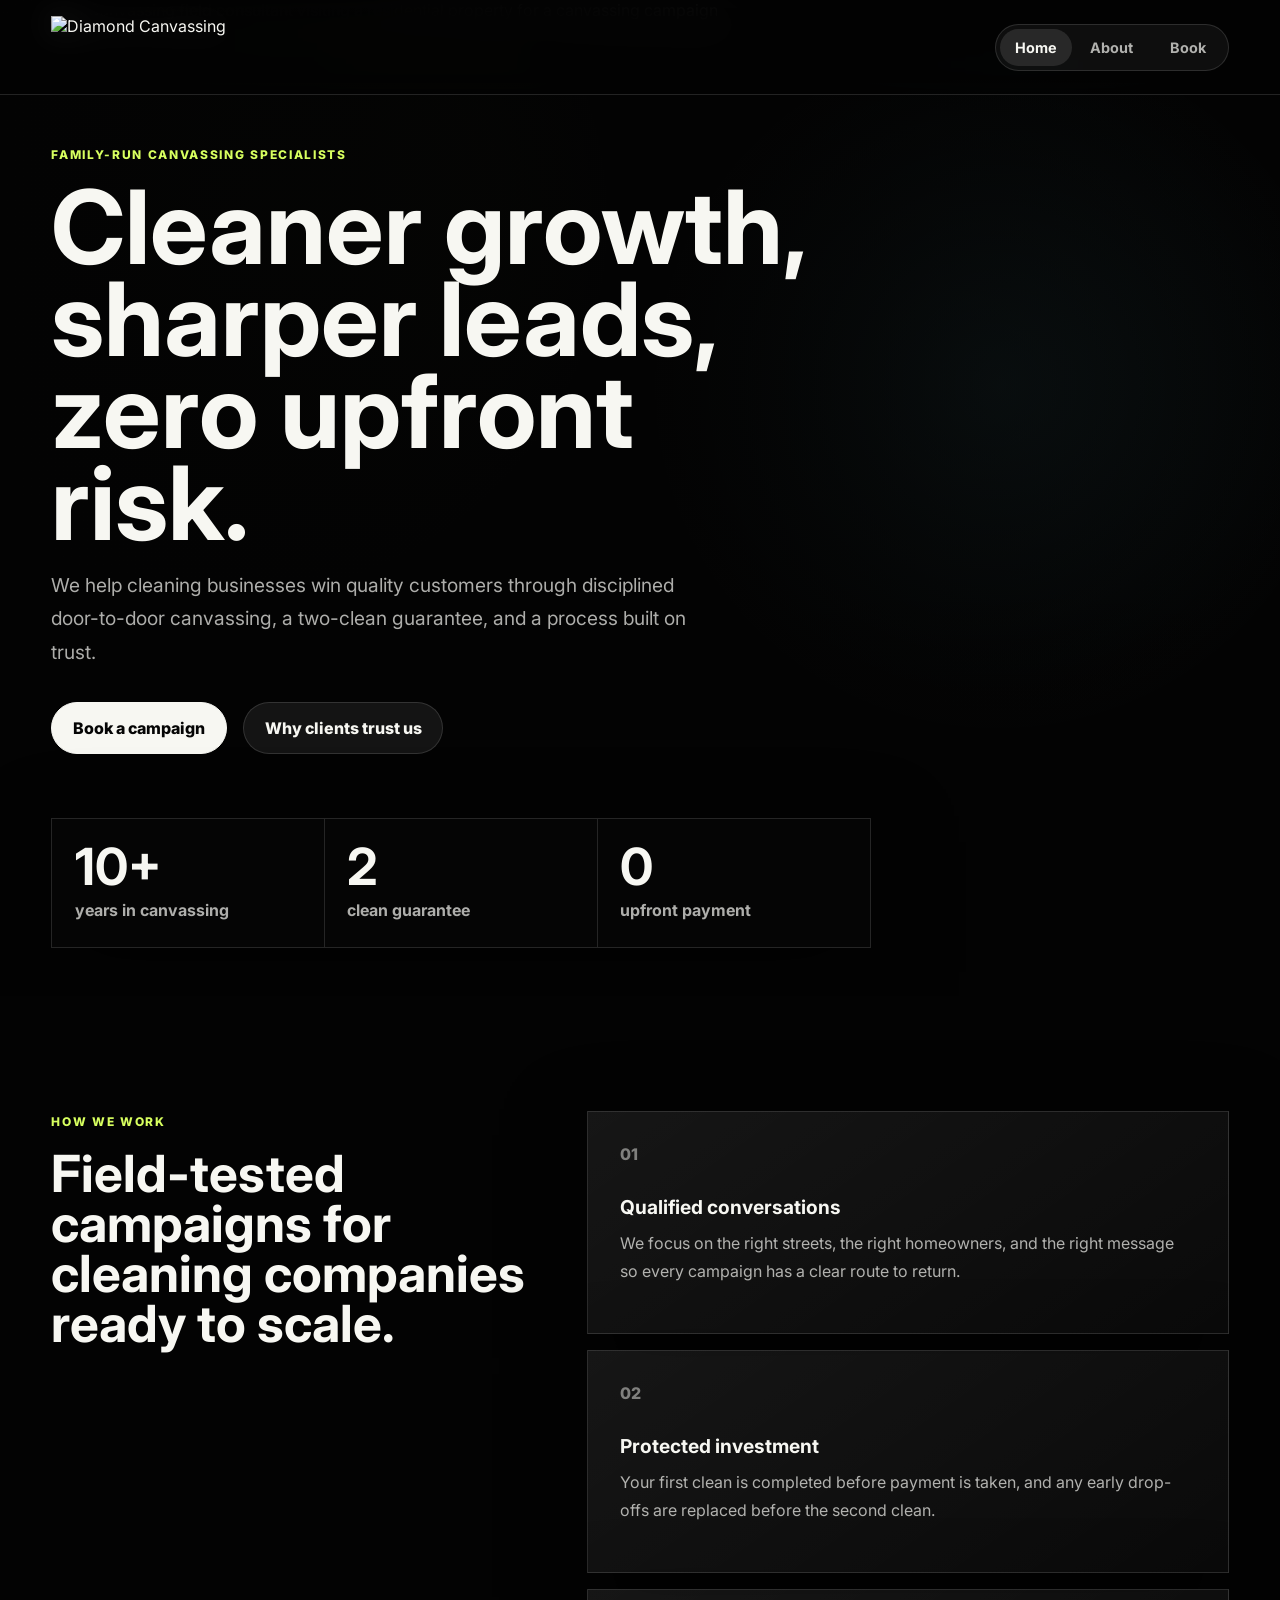
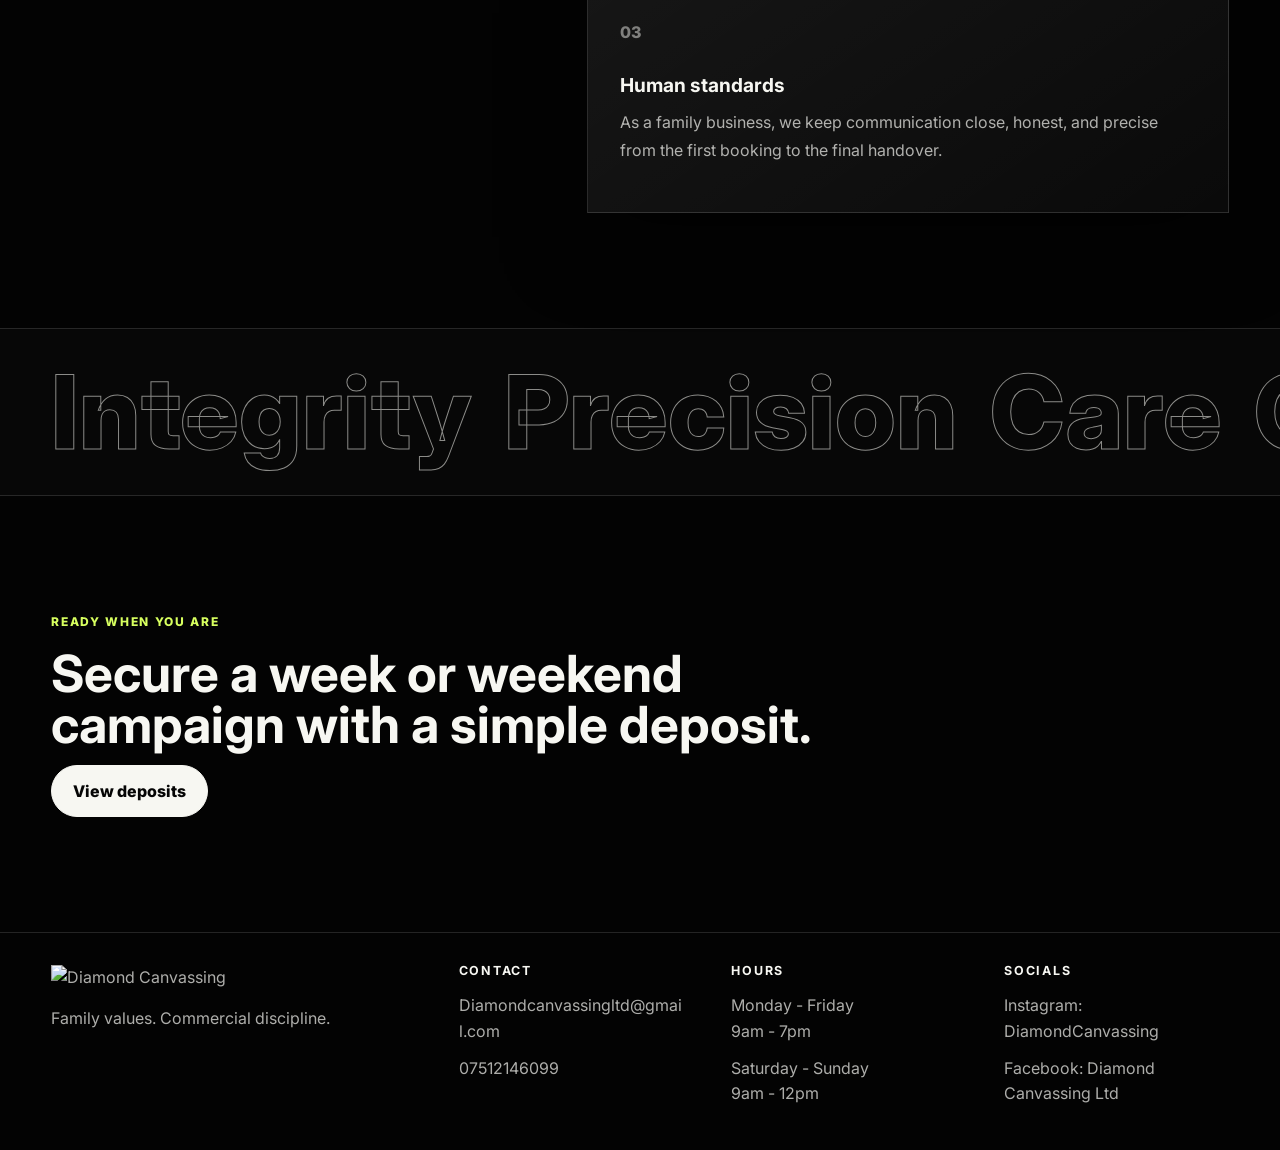
==== index.html @ 712c6662 "Add files via upload" ====
<!doctype html>
<html lang="en">
  <head>
    <meta charset="utf-8">
    <meta name="viewport" content="width=device-width, initial-scale=1">
    <title>Diamond Canvassing | Growth Canvassing That Protects Your Spend</title>
    <meta
      name="description"
      content="Diamond Canvassing is a family-run canvassing specialist with a two-clean guarantee, no upfront payment, and over a decade of proven field success."
    >
    <meta name="keywords" content="Diamond Canvassing, canvassing company, cleaning business canvassing, door to door canvassing, cleaning leads, window cleaning leads, canvassing services UK, family run canvassing">
    <meta name="author" content="Diamond Canvassing Ltd">
    <meta name="robots" content="index, follow, max-image-preview:large">
    <meta name="theme-color" content="#030303">
    <link rel="canonical" href="https://diamondcanvassing.co.uk/">
    <link rel="icon" type="image/jpeg" href="assets/favicon.jpg">
    <link rel="apple-touch-icon" href="assets/favicon.jpg">
    <link rel="manifest" href="site.webmanifest">
    <meta property="og:type" content="website">
    <meta property="og:site_name" content="Diamond Canvassing">
    <meta property="og:title" content="Diamond Canvassing | Cleaning Business Canvassing">
    <meta property="og:description" content="Family-run canvassing specialists helping cleaning businesses win quality customers with no upfront payment and a two-clean guarantee.">
    <meta property="og:url" content="https://diamondcanvassing.co.uk/">
    <meta property="og:image" content="https://diamondcanvassing.co.uk/assets/diamond-canvassing-logo.jpg">
    <meta property="og:image:alt" content="Diamond Canvassing logo">
    <meta name="twitter:card" content="summary_large_image">
    <meta name="twitter:title" content="Diamond Canvassing | Growth Canvassing That Protects Your Spend">
    <meta name="twitter:description" content="Field-tested canvassing for cleaning businesses, backed by a two-clean guarantee and no upfront payment.">
    <meta name="twitter:image" content="https://diamondcanvassing.co.uk/assets/diamond-canvassing-logo.jpg">
    <link rel="preconnect" href="https://fonts.googleapis.com">
    <link rel="preconnect" href="https://fonts.gstatic.com" crossorigin>
    <link href="https://fonts.googleapis.com/css2?family=Inter:wght@400;500;600;700;800&display=swap" rel="stylesheet">
    <script>document.documentElement.classList.add("js-enabled");</script>
    <link rel="stylesheet" href="styles.css">
    <script type="application/ld+json">
      {
        "@context": "https://schema.org",
        "@type": "LocalBusiness",
        "@id": "https://diamondcanvassing.co.uk/#business",
        "name": "Diamond Canvassing Ltd",
        "url": "https://diamondcanvassing.co.uk/",
        "logo": "https://diamondcanvassing.co.uk/assets/diamond-canvassing-logo.jpg",
        "image": "https://diamondcanvassing.co.uk/assets/hero-canvassing.png",
        "email": "Diamondcanvassingltd@gmail.com",
        "telephone": "+447512146099",
        "description": "Family-run canvassing specialists helping cleaning businesses win quality customers with no upfront payment and a two-clean guarantee.",
        "sameAs": [
          "https://www.instagram.com/DiamondCanvassing",
          "https://www.facebook.com/DiamondCanvassingLtd"
        ],
        "openingHoursSpecification": [
          {
            "@type": "OpeningHoursSpecification",
            "dayOfWeek": ["Monday", "Tuesday", "Wednesday", "Thursday", "Friday"],
            "opens": "09:00",
            "closes": "19:00"
          },
          {
            "@type": "OpeningHoursSpecification",
            "dayOfWeek": ["Saturday", "Sunday"],
            "opens": "09:00",
            "closes": "12:00"
          }
        ],
        "areaServed": "United Kingdom",
        "priceRange": "£150-£200"
      }
    </script>
  </head>
  <body>
    <header class="site-header">
      <a class="brand" href="index.html" aria-label="Diamond Canvassing home">
        <img class="brand-logo" src="assets/diamond-canvassing-logo.jpg" alt="Diamond Canvassing">
      </a>
      <nav class="nav" aria-label="Primary navigation">
        <a class="is-active" href="index.html">Home</a>
        <a href="about.html">About</a>
        <a href="book.html">Book</a>
      </nav>
    </header>

    <main>
      <section class="hero">
        <div class="hero-media" aria-hidden="true">
          <img src="assets/hero-canvassing.png" alt="Diamond Canvassing field consultant visiting a residential property for a canvassing campaign">
        </div>
        <div class="hero-overlay"></div>
        <div class="hero-content reveal">
          <p class="eyebrow">Family-run canvassing specialists</p>
          <h1>Cleaner growth, sharper leads, zero upfront risk.</h1>
          <p class="hero-copy">
            We help cleaning businesses win quality customers through disciplined door-to-door canvassing, a two-clean guarantee, and a process built on trust.
          </p>
          <div class="hero-actions">
            <a class="button primary" href="book.html#booking-form">Book a campaign</a>
            <a class="button ghost" href="about.html">Why clients trust us</a>
          </div>
        </div>
        <div class="hero-stats reveal" data-delay="120">
          <div>
            <strong>10+</strong>
            <span>years in canvassing</span>
          </div>
          <div>
            <strong>2</strong>
            <span>clean guarantee</span>
          </div>
          <div>
            <strong>0</strong>
            <span>upfront payment</span>
          </div>
        </div>
      </section>

      <section class="section split">
        <div class="section-copy reveal">
          <p class="eyebrow">How we work</p>
          <h2>Field-tested campaigns for cleaning companies ready to scale.</h2>
        </div>
        <div class="feature-grid">
          <article class="feature-card reveal" data-delay="60">
            <span class="feature-number">01</span>
            <h3>Qualified conversations</h3>
            <p>We focus on the right streets, the right homeowners, and the right message so every campaign has a clear route to return.</p>
          </article>
          <article class="feature-card reveal" data-delay="120">
            <span class="feature-number">02</span>
            <h3>Protected investment</h3>
            <p>Your first clean is completed before payment is taken, and any early drop-offs are replaced before the second clean.</p>
          </article>
          <article class="feature-card reveal" data-delay="180">
            <span class="feature-number">03</span>
            <h3>Human standards</h3>
            <p>As a family business, we keep communication close, honest, and precise from the first booking to the final handover.</p>
          </article>
        </div>
      </section>

      <section class="section band">
        <div class="marquee" aria-label="Company values">
          <span>Integrity</span>
          <span>Precision</span>
          <span>Care</span>
          <span>Growth</span>
          <span>Consistency</span>
          <span>Integrity</span>
          <span>Precision</span>
          <span>Care</span>
          <span>Growth</span>
          <span>Consistency</span>
        </div>
      </section>

      <section class="section cta reveal">
        <p class="eyebrow">Ready when you are</p>
        <h2>Secure a week or weekend campaign with a simple deposit.</h2>
        <a class="button primary" href="book.html#booking-form">View deposits</a>
      </section>
    </main>

    <footer class="footer">
      <div class="footer-brand">
        <a href="index.html" aria-label="Diamond Canvassing home">
          <img src="assets/diamond-canvassing-logo.jpg" alt="Diamond Canvassing">
        </a>
        <p>Family values. Commercial discipline.</p>
      </div>
      <div>
        <h2>Contact</h2>
        <a href="mailto:Diamondcanvassingltd@gmail.com">Diamondcanvassingltd@gmail.com</a>
        <a href="tel:+447512146099">07512146099</a>
      </div>
      <div>
        <h2>Hours</h2>
        <p>Monday - Friday<br>9am - 7pm</p>
        <p>Saturday - Sunday<br>9am - 12pm</p>
      </div>
      <div>
        <h2>Socials</h2>
        <a href="https://www.instagram.com/DiamondCanvassing" target="_blank" rel="noreferrer">Instagram: DiamondCanvassing</a>
        <a href="https://www.facebook.com/DiamondCanvassingLtd" target="_blank" rel="noreferrer">Facebook: Diamond Canvassing Ltd</a>
      </div>
    </footer>

    <script src="script.js"></script>
  </body>
</html>
---- styles.css ----
:root {
  color-scheme: dark;
  --bg: #030303;
  --panel: #0b0b0b;
  --panel-soft: #111;
  --line: rgba(255, 255, 255, 0.13);
  --text: #f7f7f2;
  --muted: rgba(247, 247, 242, 0.7);
  --dim: rgba(247, 247, 242, 0.48);
  --accent: #d7ff5f;
  --accent-2: #7de8ff;
  --shadow: rgba(0, 0, 0, 0.55);
  font-family: Inter, ui-sans-serif, system-ui, -apple-system, BlinkMacSystemFont, "Segoe UI", sans-serif;
}

* {
  box-sizing: border-box;
}

html {
  background: var(--bg);
  scroll-behavior: smooth;
}

body {
  min-width: 320px;
  margin: 0;
  color: var(--text);
  background:
    radial-gradient(circle at 18% 8%, rgba(215, 255, 95, 0.1), transparent 24rem),
    radial-gradient(circle at 78% 14%, rgba(125, 232, 255, 0.08), transparent 22rem),
    var(--bg);
}

body::before {
  position: fixed;
  inset: 0;
  z-index: -1;
  pointer-events: none;
  content: "";
  background-image:
    linear-gradient(rgba(255, 255, 255, 0.035) 1px, transparent 1px),
    linear-gradient(90deg, rgba(255, 255, 255, 0.035) 1px, transparent 1px);
  background-size: 68px 68px;
  mask-image: linear-gradient(to bottom, rgba(0, 0, 0, 0.8), transparent 78%);
}

a {
  color: inherit;
  text-decoration: none;
}

img {
  display: block;
  max-width: 100%;
}

.site-header {
  position: fixed;
  top: 0;
  left: 0;
  right: 0;
  z-index: 20;
  display: flex;
  align-items: center;
  justify-content: space-between;
  gap: 1rem;
  padding: 1rem clamp(1rem, 4vw, 3.5rem);
  background: rgba(3, 3, 3, 0.72);
  border-bottom: 1px solid var(--line);
  backdrop-filter: blur(18px);
}

.brand {
  display: inline-flex;
  align-items: center;
  flex: 0 0 auto;
}

.brand-logo {
  width: clamp(8.6rem, 15vw, 12.5rem);
  height: 3.9rem;
  object-fit: contain;
  object-position: left center;
  filter: drop-shadow(0 0 18px rgba(255, 255, 255, 0.16));
}

.nav {
  display: flex;
  align-items: center;
  gap: 0.25rem;
  padding: 0.25rem;
  color: var(--muted);
  background: rgba(255, 255, 255, 0.05);
  border: 1px solid var(--line);
  border-radius: 999px;
}

.nav a {
  min-width: 4.5rem;
  padding: 0.62rem 0.9rem;
  border-radius: 999px;
  text-align: center;
  font-size: 0.9rem;
  font-weight: 700;
  transition: color 180ms ease, background 180ms ease;
}

.nav a:hover,
.nav .is-active {
  color: var(--text);
  background: rgba(255, 255, 255, 0.11);
}

.hero {
  position: relative;
  display: grid;
  min-height: 92vh;
  overflow: hidden;
  padding: 9rem clamp(1rem, 4vw, 3.5rem) 3rem;
}

.hero-media,
.hero-overlay {
  position: absolute;
  inset: 0;
}

.hero-media img {
  width: 100%;
  height: 100%;
  object-fit: cover;
  opacity: 0.62;
  animation: slowZoom 18s ease-in-out infinite alternate;
}

.hero-overlay {
  background:
    linear-gradient(90deg, #030303 0%, rgba(3, 3, 3, 0.94) 28%, rgba(3, 3, 3, 0.64) 58%, rgba(3, 3, 3, 0.22) 100%),
    linear-gradient(0deg, #030303 0%, rgba(3, 3, 3, 0) 42%);
}

.hero-content {
  position: relative;
  z-index: 2;
  align-self: center;
  max-width: 780px;
}

.eyebrow {
  margin: 0 0 1rem;
  color: var(--accent);
  font-size: 0.75rem;
  font-weight: 800;
  letter-spacing: 0.14em;
  text-transform: uppercase;
}

h1,
h2,
h3,
p {
  margin-top: 0;
}

h1 {
  max-width: 12ch;
  margin-bottom: 1.2rem;
  font-size: clamp(3.4rem, 8vw, 7.6rem);
  line-height: 0.9;
  letter-spacing: 0;
}

h2 {
  margin-bottom: 1rem;
  font-size: clamp(2rem, 4vw, 4.2rem);
  line-height: 0.98;
  letter-spacing: 0;
}

h3 {
  margin-bottom: 0.7rem;
  font-size: 1.2rem;
  line-height: 1.15;
}

p {
  color: var(--muted);
  line-height: 1.75;
}

.hero-copy {
  max-width: 650px;
  margin-bottom: 2rem;
  font-size: clamp(1.05rem, 1.5vw, 1.3rem);
}

.hero-actions,
.price-card,
.footer,
.assurance,
.split {
  display: flex;
  gap: 1rem;
}

.button {
  display: inline-flex;
  align-items: center;
  justify-content: center;
  min-height: 3.25rem;
  padding: 0 1.3rem;
  border: 1px solid var(--line);
  border-radius: 999px;
  font-weight: 800;
  transition: transform 180ms ease, border-color 180ms ease, background 180ms ease;
}

.button:hover {
  transform: translateY(-2px);
}

.button.primary {
  color: #050505;
  background: var(--text);
  border-color: var(--text);
}

.button.ghost {
  color: var(--text);
  background: rgba(255, 255, 255, 0.07);
}

.hero-stats {
  position: relative;
  z-index: 2;
  align-self: end;
  display: grid;
  grid-template-columns: repeat(3, minmax(0, 1fr));
  max-width: 820px;
  margin-top: 4rem;
  border: 1px solid var(--line);
  background: rgba(8, 8, 8, 0.68);
  box-shadow: 0 24px 80px var(--shadow);
  backdrop-filter: blur(18px);
}

.hero-stats div {
  min-height: 8rem;
  padding: 1.4rem;
  border-right: 1px solid var(--line);
}

.hero-stats div:last-child {
  border-right: 0;
}

.hero-stats strong {
  display: block;
  margin-bottom: 0.5rem;
  font-size: clamp(2rem, 4vw, 4rem);
  line-height: 1;
}

.hero-stats span {
  color: var(--muted);
  font-weight: 700;
}

.section {
  padding: clamp(4rem, 9vw, 8rem) clamp(1rem, 4vw, 3.5rem);
}

.split {
  align-items: flex-start;
  justify-content: space-between;
}

.section-copy {
  position: sticky;
  top: 7rem;
  max-width: 520px;
}

.feature-grid,
.story-grid,
.pricing-grid,
.contact-section {
  display: grid;
  gap: 1rem;
}

.feature-grid {
  width: min(100%, 720px);
}

.feature-card,
.story-panel,
.price-card,
.assurance,
.contact-form {
  border: 1px solid var(--line);
  background: linear-gradient(145deg, rgba(255, 255, 255, 0.08), rgba(255, 255, 255, 0.03));
  box-shadow: 0 24px 80px var(--shadow);
}

.feature-card,
.story-panel {
  padding: clamp(1.25rem, 3vw, 2rem);
  min-height: 13rem;
  transition: transform 220ms ease, border-color 220ms ease;
}

.story-panel h2,
.price-card h2,
.assurance h2 {
  font-size: clamp(1.75rem, 3vw, 2.8rem);
  line-height: 1.05;
}

.feature-card:hover,
.story-panel:hover,
.price-card:hover {
  transform: translateY(-4px);
  border-color: rgba(215, 255, 95, 0.38);
}

.feature-number {
  display: block;
  margin-bottom: 2rem;
  color: var(--dim);
  font-weight: 800;
}

.band {
  padding-block: 2rem;
  overflow: hidden;
  border-block: 1px solid var(--line);
  background: #070707;
}

.marquee {
  display: flex;
  width: max-content;
  gap: 2rem;
  animation: marquee 22s linear infinite;
}

.marquee span {
  color: transparent;
  -webkit-text-stroke: 1px rgba(247, 247, 242, 0.55);
  font-size: clamp(2.6rem, 8vw, 7rem);
  font-weight: 800;
  line-height: 1;
}

.cta {
  max-width: 1000px;
}

.cta h2 {
  max-width: 800px;
}

.page-hero {
  padding: 10rem clamp(1rem, 4vw, 3.5rem) 4rem;
  border-bottom: 1px solid var(--line);
  background:
    linear-gradient(145deg, rgba(215, 255, 95, 0.12), transparent 34%),
    linear-gradient(315deg, rgba(125, 232, 255, 0.1), transparent 32%);
}

.page-hero h1 {
  max-width: 980px;
  font-size: clamp(3rem, 7vw, 6.8rem);
}

.page-hero p:not(.eyebrow) {
  max-width: 720px;
  font-size: 1.1rem;
}

.story-grid {
  grid-template-columns: repeat(3, minmax(0, 1fr));
}

.story-panel {
  min-height: 32rem;
}

.pricing-grid {
  grid-template-columns: repeat(2, minmax(0, 1fr));
}

.price-card {
  min-height: 28rem;
  flex-direction: column;
  justify-content: space-between;
  padding: clamp(1.4rem, 3vw, 2.5rem);
  transition: transform 220ms ease, border-color 220ms ease;
}

.price-card.featured {
  background:
    linear-gradient(145deg, rgba(215, 255, 95, 0.17), rgba(255, 255, 255, 0.04)),
    var(--panel-soft);
}

.price {
  margin: 2rem 0 0;
  color: var(--text);
  font-size: clamp(3rem, 7vw, 6rem);
  font-weight: 800;
  line-height: 1;
}

.assurance {
  align-items: flex-start;
  justify-content: space-between;
  padding: clamp(1.4rem, 3vw, 2.5rem);
}

.assurance div,
.assurance p {
  flex: 1;
}

.contact-section {
  grid-template-columns: minmax(18rem, 0.8fr) minmax(0, 1.2fr);
  align-items: start;
}

.contact-form {
  display: grid;
  gap: 1rem;
  padding: clamp(1.25rem, 3vw, 2rem);
}

.form-grid {
  display: grid;
  grid-template-columns: repeat(2, minmax(0, 1fr));
  gap: 1rem;
}

.contact-form label {
  display: grid;
  gap: 0.55rem;
}

.contact-form span {
  color: var(--muted);
  font-size: 0.82rem;
  font-weight: 800;
}

.contact-form input,
.contact-form select,
.contact-form textarea {
  width: 100%;
  min-height: 3.2rem;
  padding: 0.9rem 1rem;
  color: var(--text);
  background: rgba(0, 0, 0, 0.35);
  border: 1px solid var(--line);
  border-radius: 0;
  font: inherit;
}

.contact-form textarea {
  resize: vertical;
}

.contact-form input:focus,
.contact-form select:focus,
.contact-form textarea:focus {
  outline: 2px solid rgba(215, 255, 95, 0.6);
  outline-offset: 2px;
}

.form-note {
  min-height: 1.5rem;
  margin: 0;
  color: var(--accent);
}

.footer {
  display: grid;
  grid-template-columns: minmax(16rem, 1.6fr) repeat(3, minmax(0, 1fr));
  gap: clamp(1.5rem, 4vw, 3rem);
  padding: 2rem clamp(1rem, 4vw, 3.5rem);
  border-top: 1px solid var(--line);
}

.footer h2 {
  margin-bottom: 1rem;
  color: var(--text);
  font-size: 0.78rem;
  line-height: 1;
  letter-spacing: 0.14em;
  text-transform: uppercase;
}

.footer p,
.footer a {
  display: block;
  margin: 0 0 0.7rem;
  color: var(--muted);
  line-height: 1.6;
}

.footer a {
  overflow-wrap: anywhere;
  transition: color 180ms ease;
}

.footer a:hover {
  color: var(--text);
}

.footer-brand img {
  width: min(100%, 15rem);
  height: auto;
  margin-bottom: 1rem;
}

.reveal {
  opacity: 1;
  transform: none;
}

.js-enabled .reveal {
  opacity: 0;
  transform: translateY(28px);
  transition: opacity 700ms ease, transform 700ms ease;
  transition-delay: var(--delay, 0ms);
}

.js-enabled .reveal.is-visible {
  opacity: 1;
  transform: translateY(0);
}

@keyframes slowZoom {
  from {
    transform: scale(1);
  }
  to {
    transform: scale(1.07);
  }
}

@keyframes marquee {
  from {
    transform: translateX(0);
  }
  to {
    transform: translateX(-50%);
  }
}

@media (prefers-reduced-motion: reduce) {
  *,
  *::before,
  *::after {
    animation-duration: 1ms !important;
    scroll-behavior: auto !important;
    transition-duration: 1ms !important;
  }

  .reveal {
    opacity: 1;
    transform: none;
  }
}

@media (max-width: 900px) {
  .site-header {
    align-items: flex-start;
    flex-direction: column;
  }

  .brand-logo {
    height: 3.25rem;
  }

  .nav {
    width: 100%;
  }

  .nav a {
    flex: 1;
    min-width: 0;
  }

  .hero {
    min-height: 100vh;
    padding-top: 11rem;
  }

  .hero-overlay {
    background:
      linear-gradient(90deg, #030303 0%, rgba(3, 3, 3, 0.9) 60%, rgba(3, 3, 3, 0.55) 100%),
      linear-gradient(0deg, #030303 0%, rgba(3, 3, 3, 0) 48%);
  }

  .split,
  .assurance {
    flex-direction: column;
  }

  .section-copy {
    position: static;
  }

  .story-grid,
  .pricing-grid,
  .contact-section,
  .footer {
    grid-template-columns: 1fr;
  }

  .story-panel,
  .price-card {
    min-height: auto;
  }
}

@media (max-width: 640px) {
  .hero-actions,
  .footer {
    flex-direction: column;
  }

  .hero-stats {
    grid-template-columns: 1fr;
  }

  .hero-stats div {
    min-height: 6.5rem;
    border-right: 0;
    border-bottom: 1px solid var(--line);
  }

  .hero-stats div:last-child {
    border-bottom: 0;
  }

  h1 {
    font-size: clamp(2.8rem, 16vw, 4.6rem);
  }

  .button {
    width: 100%;
  }

  .form-grid {
    grid-template-columns: 1fr;
  }
}
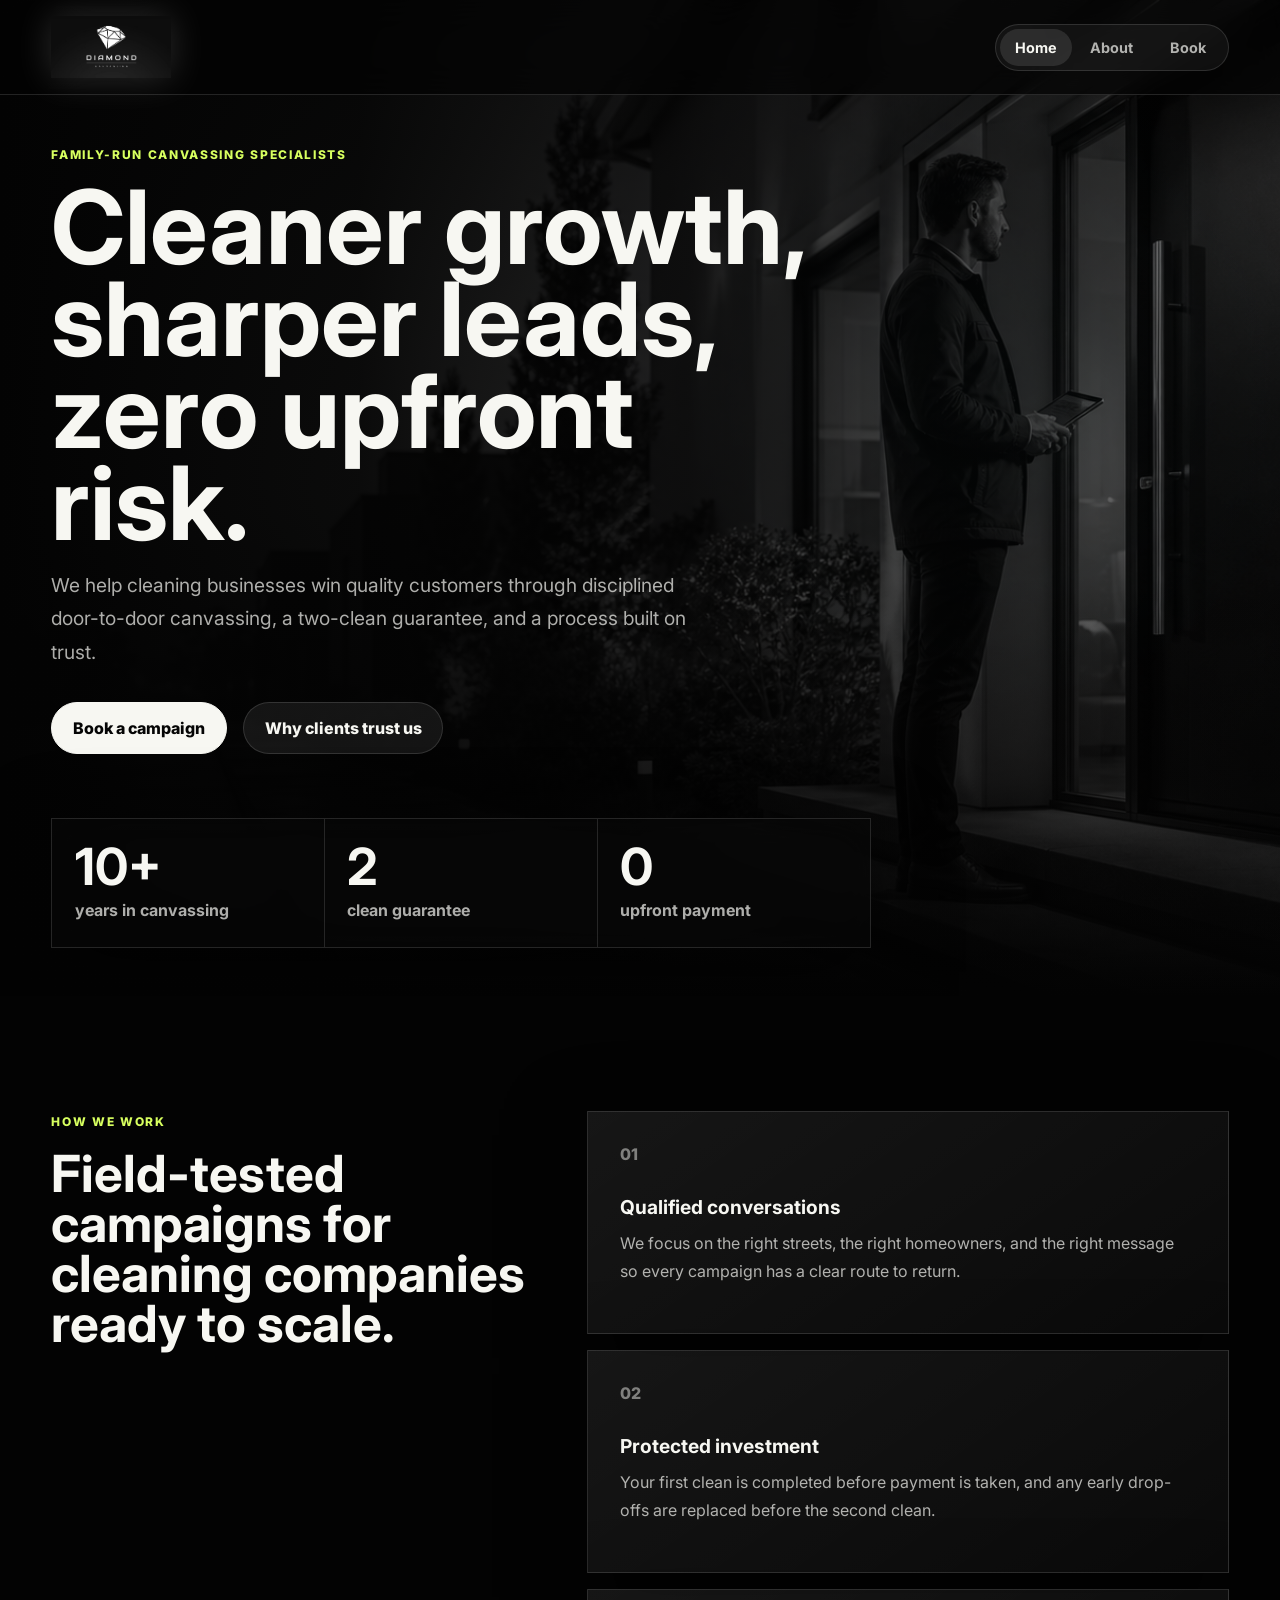
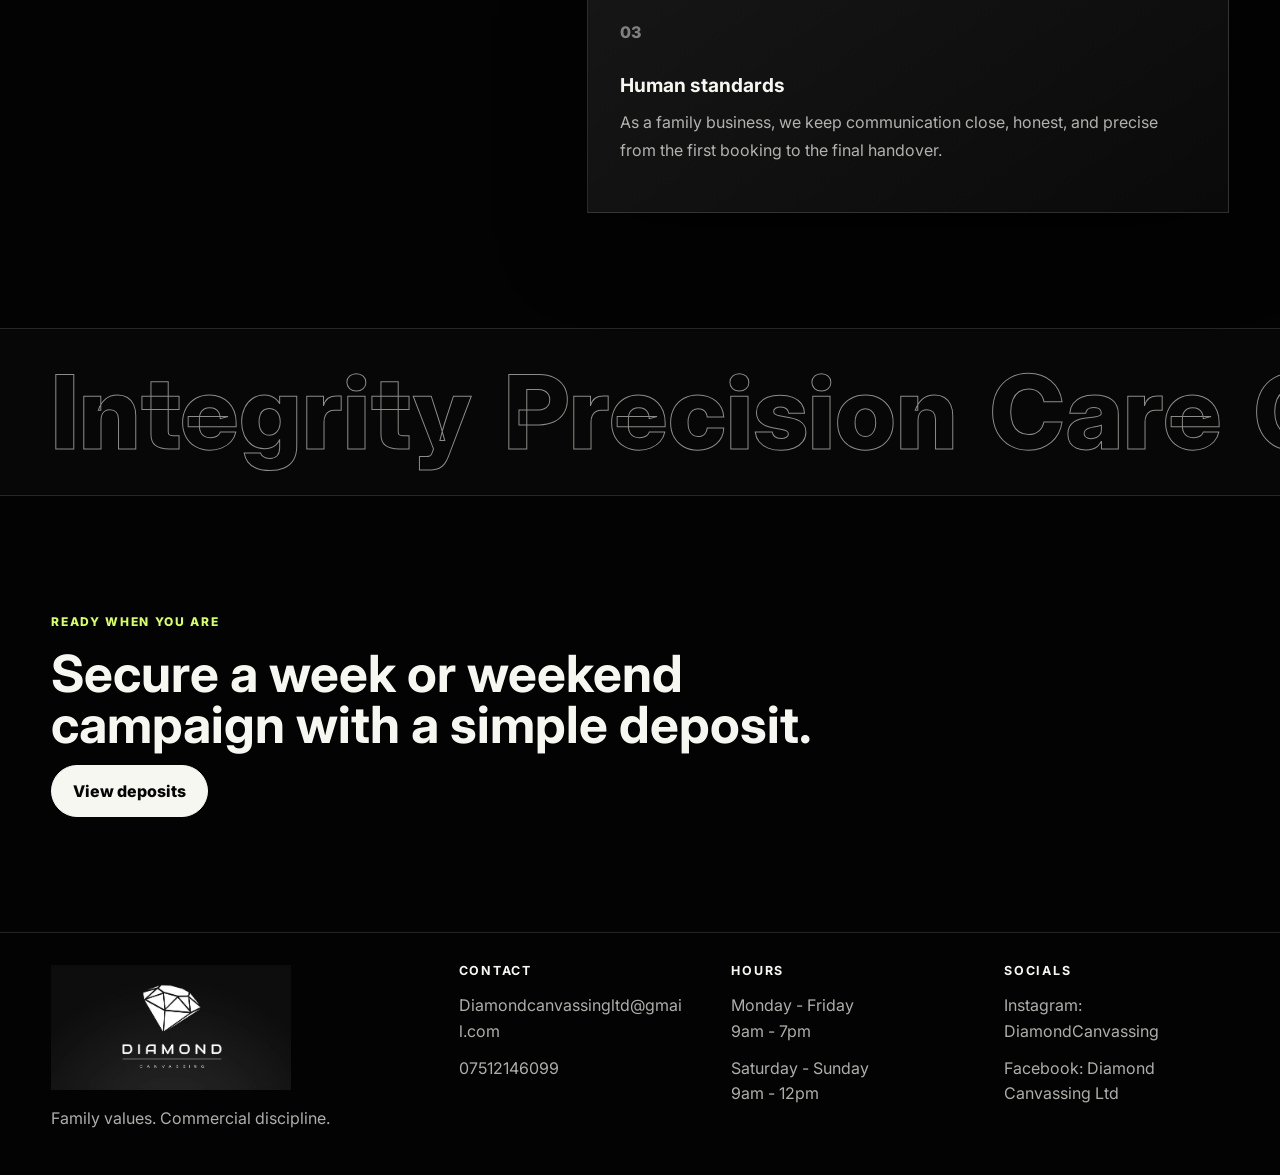
==== commit 20310415: "Fix deployed image paths" ====
--- a/index.html
+++ b/index.html
@@ -13,20 +13,20 @@
     <meta name="robots" content="index, follow, max-image-preview:large">
     <meta name="theme-color" content="#030303">
     <link rel="canonical" href="https://diamondcanvassing.co.uk/">
-    <link rel="icon" type="image/jpeg" href="assets/favicon.jpg">
-    <link rel="apple-touch-icon" href="assets/favicon.jpg">
+    <link rel="icon" type="image/jpeg" href="favicon.jpg">
+    <link rel="apple-touch-icon" href="favicon.jpg">
     <link rel="manifest" href="site.webmanifest">
     <meta property="og:type" content="website">
     <meta property="og:site_name" content="Diamond Canvassing">
     <meta property="og:title" content="Diamond Canvassing | Cleaning Business Canvassing">
     <meta property="og:description" content="Family-run canvassing specialists helping cleaning businesses win quality customers with no upfront payment and a two-clean guarantee.">
     <meta property="og:url" content="https://diamondcanvassing.co.uk/">
-    <meta property="og:image" content="https://diamondcanvassing.co.uk/assets/diamond-canvassing-logo.jpg">
+    <meta property="og:image" content="https://diamondcanvassing.co.uk/diamond-canvassing-logo.jpg">
     <meta property="og:image:alt" content="Diamond Canvassing logo">
     <meta name="twitter:card" content="summary_large_image">
     <meta name="twitter:title" content="Diamond Canvassing | Growth Canvassing That Protects Your Spend">
     <meta name="twitter:description" content="Field-tested canvassing for cleaning businesses, backed by a two-clean guarantee and no upfront payment.">
-    <meta name="twitter:image" content="https://diamondcanvassing.co.uk/assets/diamond-canvassing-logo.jpg">
+    <meta name="twitter:image" content="https://diamondcanvassing.co.uk/diamond-canvassing-logo.jpg">
     <link rel="preconnect" href="https://fonts.googleapis.com">
     <link rel="preconnect" href="https://fonts.gstatic.com" crossorigin>
     <link href="https://fonts.googleapis.com/css2?family=Inter:wght@400;500;600;700;800&display=swap" rel="stylesheet">
@@ -39,8 +39,8 @@
         "@id": "https://diamondcanvassing.co.uk/#business",
         "name": "Diamond Canvassing Ltd",
         "url": "https://diamondcanvassing.co.uk/",
-        "logo": "https://diamondcanvassing.co.uk/assets/diamond-canvassing-logo.jpg",
-        "image": "https://diamondcanvassing.co.uk/assets/hero-canvassing.png",
+        "logo": "https://diamondcanvassing.co.uk/diamond-canvassing-logo.jpg",
+        "image": "https://diamondcanvassing.co.uk/hero-canvassing.png",
         "email": "Diamondcanvassingltd@gmail.com",
         "telephone": "+447512146099",
         "description": "Family-run canvassing specialists helping cleaning businesses win quality customers with no upfront payment and a two-clean guarantee.",
@@ -70,7 +70,7 @@
   <body>
     <header class="site-header">
       <a class="brand" href="index.html" aria-label="Diamond Canvassing home">
-        <img class="brand-logo" src="assets/diamond-canvassing-logo.jpg" alt="Diamond Canvassing">
+        <img class="brand-logo" src="diamond-canvassing-logo.jpg" alt="Diamond Canvassing">
       </a>
       <nav class="nav" aria-label="Primary navigation">
         <a class="is-active" href="index.html">Home</a>
@@ -82,7 +82,7 @@
     <main>
       <section class="hero">
         <div class="hero-media" aria-hidden="true">
-          <img src="assets/hero-canvassing.png" alt="Diamond Canvassing field consultant visiting a residential property for a canvassing campaign">
+          <img src="hero-canvassing.png" alt="Diamond Canvassing field consultant visiting a residential property for a canvassing campaign">
         </div>
         <div class="hero-overlay"></div>
         <div class="hero-content reveal">
@@ -161,7 +161,7 @@
     <footer class="footer">
       <div class="footer-brand">
         <a href="index.html" aria-label="Diamond Canvassing home">
-          <img src="assets/diamond-canvassing-logo.jpg" alt="Diamond Canvassing">
+          <img src="diamond-canvassing-logo.jpg" alt="Diamond Canvassing">
         </a>
         <p>Family values. Commercial discipline.</p>
       </div>
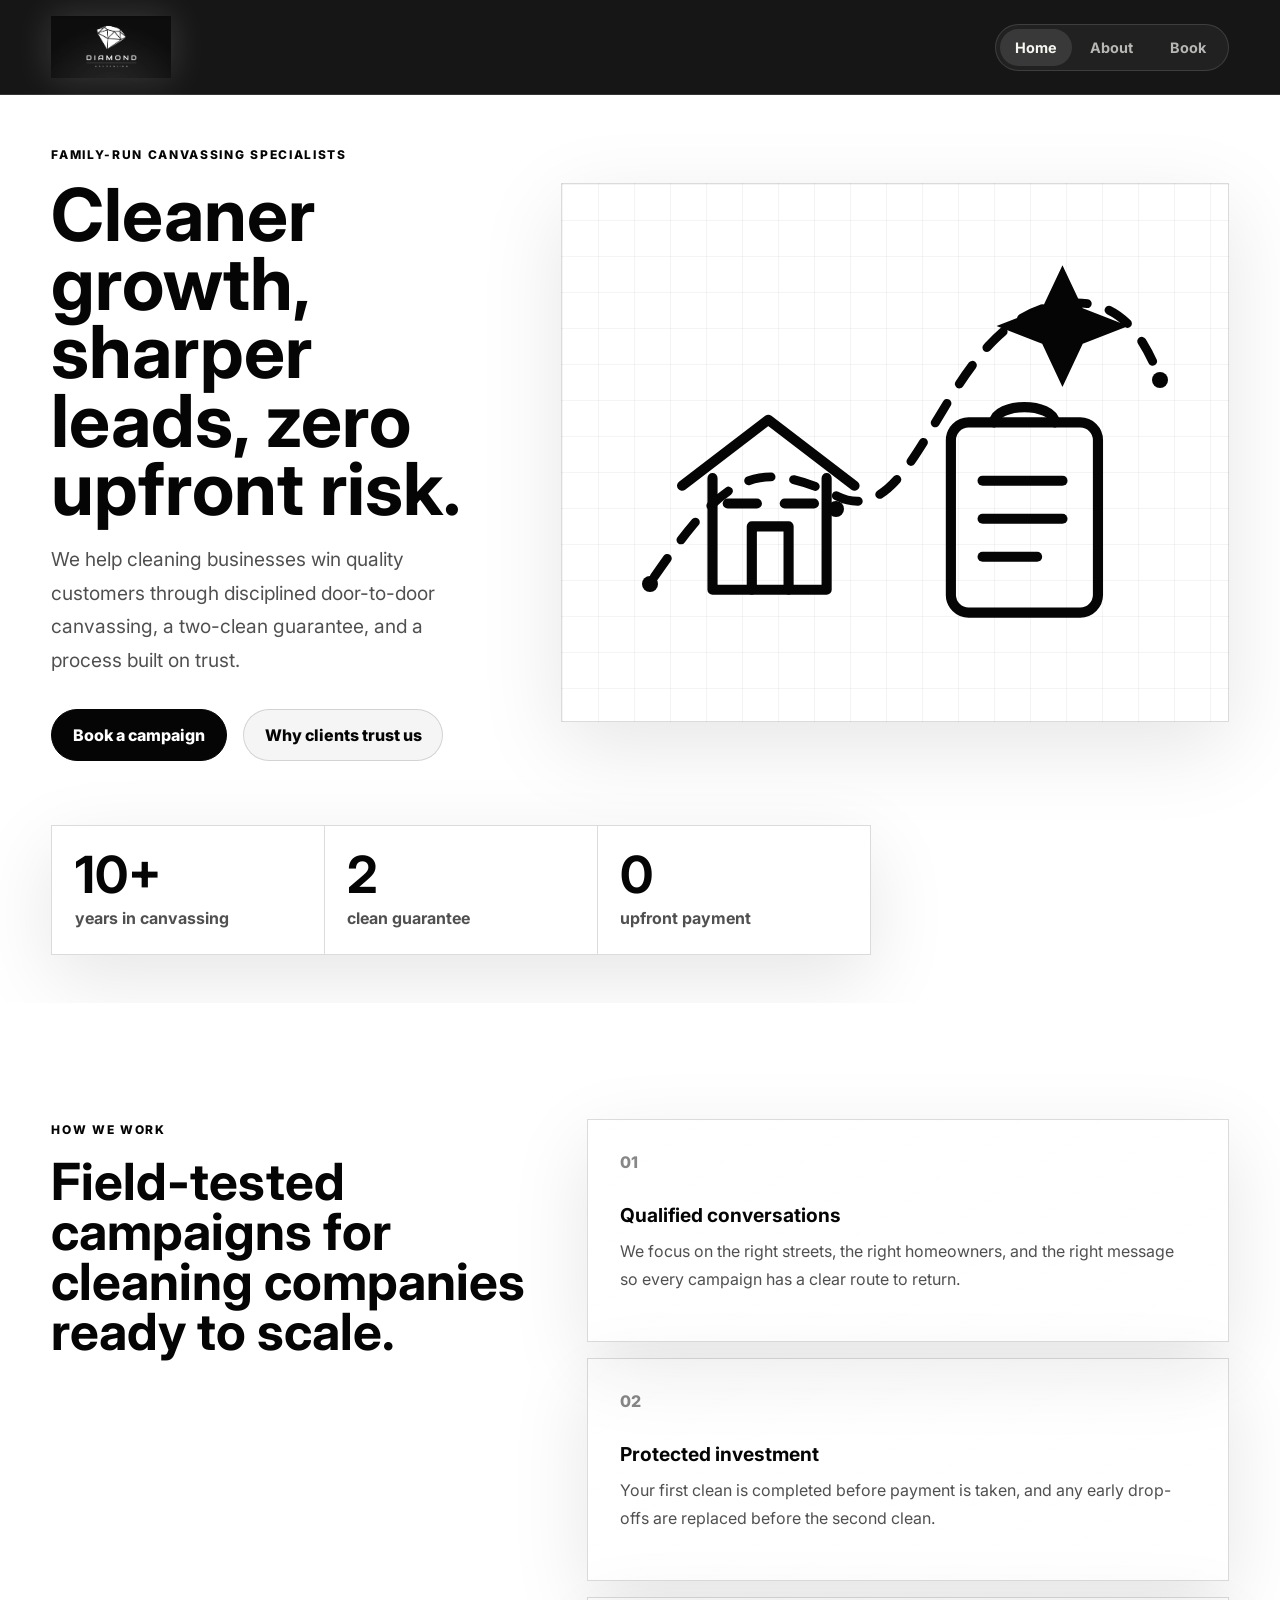
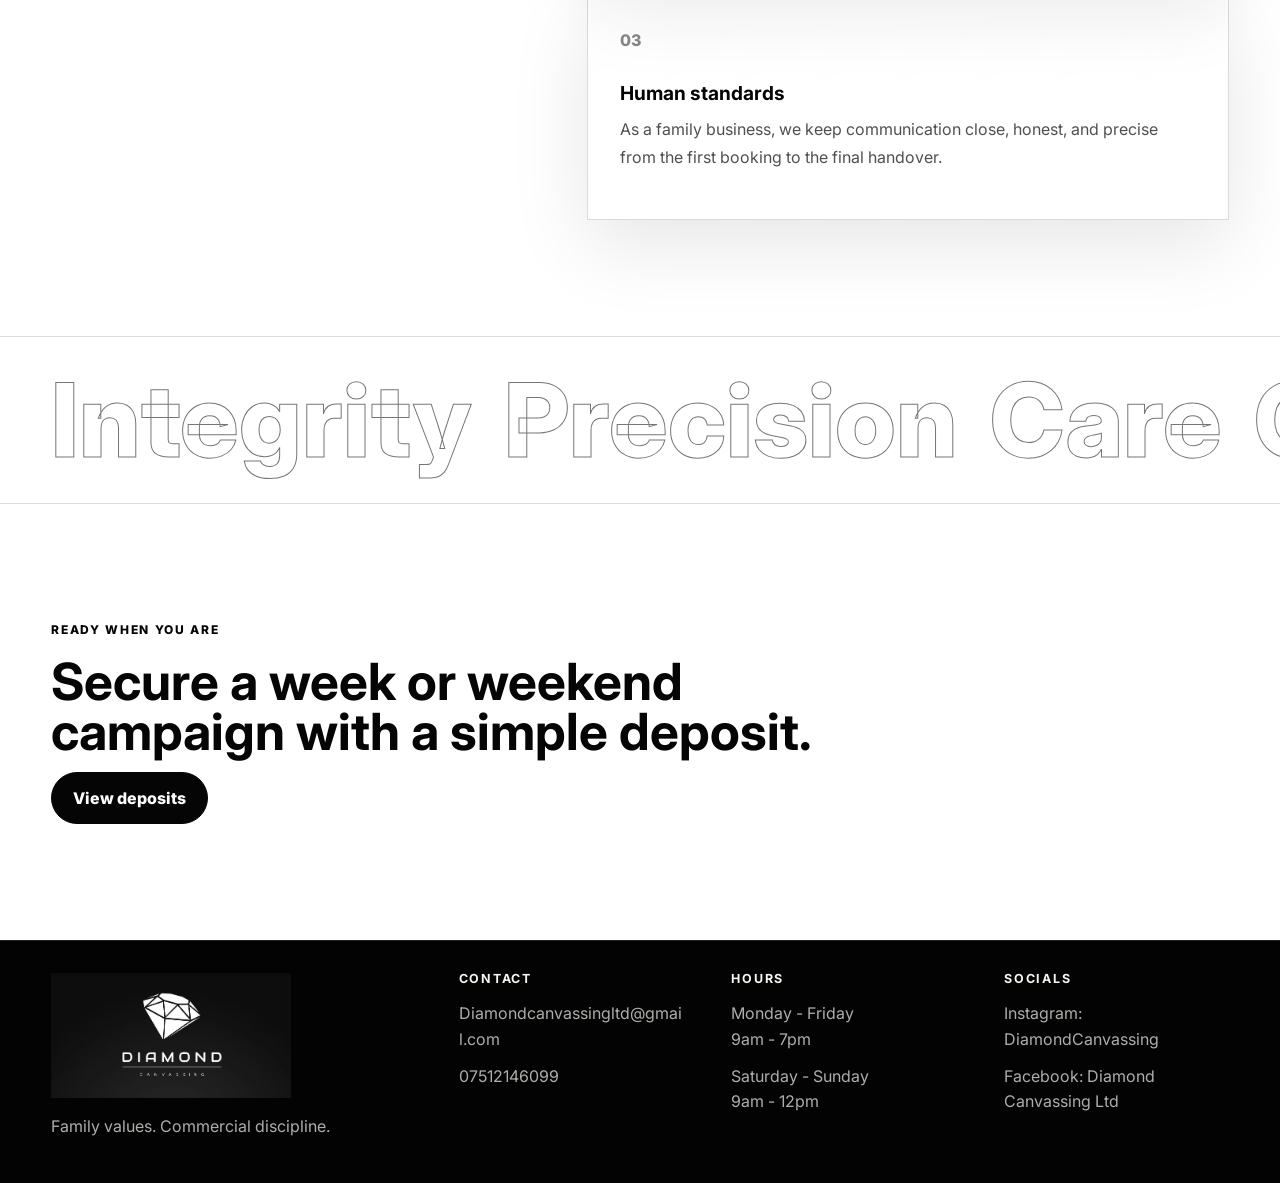
==== commit 3ded01f3: "Update hero layout and artwork" ====
--- a/index.html
+++ b/index.html
@@ -96,6 +96,33 @@
             <a class="button ghost" href="about.html">Why clients trust us</a>
           </div>
         </div>
+        <div class="hero-art reveal" data-delay="80" aria-hidden="true">
+          <div class="route-map">
+            <span class="map-pin pin-a"></span>
+            <span class="map-pin pin-b"></span>
+            <span class="map-pin pin-c"></span>
+            <svg viewBox="0 0 520 420" role="img" focusable="false">
+              <path class="route-line" d="M70 310 C125 230 150 215 214 246 C279 278 296 116 384 96 C438 84 457 123 470 156" />
+              <g class="house">
+                <path d="M92 238 L160 186 L228 238" />
+                <path d="M116 232 V320 H206 V232" />
+                <path d="M147 320 V270 H176 V320" />
+                <path d="M128 252 H151" />
+                <path d="M173 252 H196" />
+              </g>
+              <g class="clipboard">
+                <rect x="304" y="188" width="116" height="150" rx="14" />
+                <path d="M338 188 C340 172 384 172 386 188" />
+                <path d="M329 234 H392" />
+                <path d="M329 264 H392" />
+                <path d="M329 294 H372" />
+              </g>
+              <g class="spark">
+                <path d="M392 64 L408 98 L444 112 L408 126 L392 160 L376 126 L340 112 L376 98 Z" />
+              </g>
+            </svg>
+          </div>
+        </div>
         <div class="hero-stats reveal" data-delay="120">
           <div>
             <strong>10+</strong>
--- a/styles.css
+++ b/styles.css
@@ -1,15 +1,15 @@
 :root {
-  color-scheme: dark;
-  --bg: #030303;
-  --panel: #0b0b0b;
-  --panel-soft: #111;
-  --line: rgba(255, 255, 255, 0.13);
-  --text: #f7f7f2;
-  --muted: rgba(247, 247, 242, 0.7);
-  --dim: rgba(247, 247, 242, 0.48);
-  --accent: #d7ff5f;
-  --accent-2: #7de8ff;
-  --shadow: rgba(0, 0, 0, 0.55);
+  color-scheme: light;
+  --bg: #ffffff;
+  --panel: #f6f6f6;
+  --panel-soft: #eeeeee;
+  --line: rgba(5, 5, 5, 0.14);
+  --text: #050505;
+  --muted: rgba(5, 5, 5, 0.7);
+  --dim: rgba(5, 5, 5, 0.48);
+  --accent: #050505;
+  --accent-2: #050505;
+  --shadow: rgba(0, 0, 0, 0.1);
   font-family: Inter, ui-sans-serif, system-ui, -apple-system, BlinkMacSystemFont, "Segoe UI", sans-serif;
 }
 
@@ -26,10 +26,7 @@
   min-width: 320px;
   margin: 0;
   color: var(--text);
-  background:
-    radial-gradient(circle at 18% 8%, rgba(215, 255, 95, 0.1), transparent 24rem),
-    radial-gradient(circle at 78% 14%, rgba(125, 232, 255, 0.08), transparent 22rem),
-    var(--bg);
+  background: var(--bg);
 }
 
 body::before {
@@ -39,8 +36,8 @@
   pointer-events: none;
   content: "";
   background-image:
-    linear-gradient(rgba(255, 255, 255, 0.035) 1px, transparent 1px),
-    linear-gradient(90deg, rgba(255, 255, 255, 0.035) 1px, transparent 1px);
+    linear-gradient(rgba(5, 5, 5, 0.035) 1px, transparent 1px),
+    linear-gradient(90deg, rgba(5, 5, 5, 0.035) 1px, transparent 1px);
   background-size: 68px 68px;
   mask-image: linear-gradient(to bottom, rgba(0, 0, 0, 0.8), transparent 78%);
 }
@@ -66,8 +63,9 @@
   justify-content: space-between;
   gap: 1rem;
   padding: 1rem clamp(1rem, 4vw, 3.5rem);
-  background: rgba(3, 3, 3, 0.72);
-  border-bottom: 1px solid var(--line);
+  color: #f7f7f2;
+  background: rgba(3, 3, 3, 0.92);
+  border-bottom: 1px solid rgba(255, 255, 255, 0.13);
   backdrop-filter: blur(18px);
 }
 
@@ -90,9 +88,9 @@
   align-items: center;
   gap: 0.25rem;
   padding: 0.25rem;
-  color: var(--muted);
+  color: rgba(247, 247, 242, 0.7);
   background: rgba(255, 255, 255, 0.05);
-  border: 1px solid var(--line);
+  border: 1px solid rgba(255, 255, 255, 0.13);
   border-radius: 999px;
 }
 
@@ -108,13 +106,16 @@
 
 .nav a:hover,
 .nav .is-active {
-  color: var(--text);
+  color: #f7f7f2;
   background: rgba(255, 255, 255, 0.11);
 }
 
 .hero {
   position: relative;
   display: grid;
+  grid-template-columns: minmax(0, 0.4fr) minmax(20rem, 0.6fr);
+  align-items: center;
+  column-gap: clamp(2rem, 5vw, 6rem);
   min-height: 92vh;
   overflow: hidden;
   padding: 9rem clamp(1rem, 4vw, 3.5rem) 3rem;
@@ -130,21 +131,92 @@
   width: 100%;
   height: 100%;
   object-fit: cover;
-  opacity: 0.62;
+  opacity: 0;
   animation: slowZoom 18s ease-in-out infinite alternate;
 }
 
 .hero-overlay {
-  background:
-    linear-gradient(90deg, #030303 0%, rgba(3, 3, 3, 0.94) 28%, rgba(3, 3, 3, 0.64) 58%, rgba(3, 3, 3, 0.22) 100%),
-    linear-gradient(0deg, #030303 0%, rgba(3, 3, 3, 0) 42%);
+  background: #ffffff;
 }
 
 .hero-content {
   position: relative;
   z-index: 2;
-  align-self: center;
-  max-width: 780px;
+  max-width: 42rem;
+}
+
+.hero-art {
+  position: relative;
+  z-index: 2;
+  justify-self: end;
+  width: min(100%, 42rem);
+}
+
+.route-map {
+  position: relative;
+  aspect-ratio: 1.25;
+  border: 1px solid var(--line);
+  background:
+    linear-gradient(rgba(5, 5, 5, 0.045) 1px, transparent 1px),
+    linear-gradient(90deg, rgba(5, 5, 5, 0.045) 1px, transparent 1px),
+    #ffffff;
+  background-size: 36px 36px;
+  box-shadow: 0 24px 80px var(--shadow);
+}
+
+.route-map svg {
+  width: 100%;
+  height: 100%;
+  fill: none;
+  stroke: #050505;
+  stroke-linecap: round;
+  stroke-linejoin: round;
+}
+
+.route-line {
+  stroke-width: 7;
+  stroke-dasharray: 18 18;
+  animation: routeMove 10s linear infinite;
+}
+
+.house,
+.clipboard,
+.spark {
+  stroke-width: 8;
+}
+
+.spark {
+  fill: #050505;
+  stroke-width: 0;
+  transform-origin: 392px 112px;
+  animation: sparklePulse 2.8s ease-in-out infinite;
+}
+
+.map-pin {
+  position: absolute;
+  width: 1rem;
+  height: 1rem;
+  background: #050505;
+  border-radius: 50%;
+  box-shadow: 0 0 0 0 rgba(5, 5, 5, 0.24);
+  animation: pinPulse 2.4s ease-in-out infinite;
+}
+
+.pin-a {
+  left: 12%;
+  bottom: 24%;
+}
+
+.pin-b {
+  left: 40%;
+  bottom: 38%;
+  animation-delay: 0.6s;
+}
+
+.pin-c {
+  right: 9%;
+  top: 35%;
+  animation-delay: 1.2s;
 }
 
 .eyebrow {
@@ -164,10 +236,10 @@
 }
 
 h1 {
-  max-width: 12ch;
+  max-width: 11ch;
   margin-bottom: 1.2rem;
-  font-size: clamp(3.4rem, 8vw, 7.6rem);
-  line-height: 0.9;
+  font-size: clamp(3rem, 5.7vw, 5.9rem);
+  line-height: 0.94;
   letter-spacing: 0;
 }
 
@@ -221,26 +293,27 @@
 }
 
 .button.primary {
-  color: #050505;
-  background: var(--text);
-  border-color: var(--text);
+  color: #ffffff;
+  background: #050505;
+  border-color: #050505;
 }
 
 .button.ghost {
   color: var(--text);
-  background: rgba(255, 255, 255, 0.07);
+  background: rgba(5, 5, 5, 0.04);
 }
 
 .hero-stats {
   position: relative;
   z-index: 2;
+  grid-column: 1 / -1;
   align-self: end;
   display: grid;
   grid-template-columns: repeat(3, minmax(0, 1fr));
   max-width: 820px;
   margin-top: 4rem;
   border: 1px solid var(--line);
-  background: rgba(8, 8, 8, 0.68);
+  background: rgba(255, 255, 255, 0.82);
   box-shadow: 0 24px 80px var(--shadow);
   backdrop-filter: blur(18px);
 }
@@ -336,7 +409,7 @@
   padding-block: 2rem;
   overflow: hidden;
   border-block: 1px solid var(--line);
-  background: #070707;
+  background: #ffffff;
 }
 
 .marquee {
@@ -348,7 +421,7 @@
 
 .marquee span {
   color: transparent;
-  -webkit-text-stroke: 1px rgba(247, 247, 242, 0.55);
+  -webkit-text-stroke: 1px rgba(5, 5, 5, 0.55);
   font-size: clamp(2.6rem, 8vw, 7rem);
   font-weight: 800;
   line-height: 1;
@@ -365,9 +438,7 @@
 .page-hero {
   padding: 10rem clamp(1rem, 4vw, 3.5rem) 4rem;
   border-bottom: 1px solid var(--line);
-  background:
-    linear-gradient(145deg, rgba(215, 255, 95, 0.12), transparent 34%),
-    linear-gradient(315deg, rgba(125, 232, 255, 0.1), transparent 32%);
+  background: #ffffff;
 }
 
 .page-hero h1 {
@@ -401,9 +472,7 @@
 }
 
 .price-card.featured {
-  background:
-    linear-gradient(145deg, rgba(215, 255, 95, 0.17), rgba(255, 255, 255, 0.04)),
-    var(--panel-soft);
+  background: var(--panel-soft);
 }
 
 .price {
@@ -460,7 +529,7 @@
   min-height: 3.2rem;
   padding: 0.9rem 1rem;
   color: var(--text);
-  background: rgba(0, 0, 0, 0.35);
+  background: rgba(255, 255, 255, 0.85);
   border: 1px solid var(--line);
   border-radius: 0;
   font: inherit;
@@ -488,12 +557,14 @@
   grid-template-columns: minmax(16rem, 1.6fr) repeat(3, minmax(0, 1fr));
   gap: clamp(1.5rem, 4vw, 3rem);
   padding: 2rem clamp(1rem, 4vw, 3.5rem);
-  border-top: 1px solid var(--line);
+  color: #f7f7f2;
+  background: #030303;
+  border-top: 1px solid rgba(255, 255, 255, 0.13);
 }
 
 .footer h2 {
   margin-bottom: 1rem;
-  color: var(--text);
+  color: #f7f7f2;
   font-size: 0.78rem;
   line-height: 1;
   letter-spacing: 0.14em;
@@ -504,7 +575,7 @@
 .footer a {
   display: block;
   margin: 0 0 0.7rem;
-  color: var(--muted);
+  color: rgba(247, 247, 242, 0.7);
   line-height: 1.6;
 }
 
@@ -514,7 +585,7 @@
 }
 
 .footer a:hover {
-  color: var(--text);
+  color: #f7f7f2;
 }
 
 .footer-brand img {
@@ -555,6 +626,25 @@
   }
   to {
     transform: translateX(-50%);
+  }
+}
+
+@keyframes routeMove {
+  to {
+    stroke-dashoffset: -72;
+  }
+}
+
+@keyframes pinPulse {
+  50% {
+    box-shadow: 0 0 0 14px rgba(5, 5, 5, 0);
+    transform: scale(1.08);
+  }
+}
+
+@keyframes sparklePulse {
+  50% {
+    transform: scale(1.08);
   }
 }
 
@@ -593,14 +683,18 @@
   }
 
   .hero {
+    grid-template-columns: 1fr;
     min-height: 100vh;
     padding-top: 11rem;
   }
 
+  .hero-art {
+    justify-self: stretch;
+    width: min(100%, 34rem);
+  }
+
   .hero-overlay {
-    background:
-      linear-gradient(90deg, #030303 0%, rgba(3, 3, 3, 0.9) 60%, rgba(3, 3, 3, 0.55) 100%),
-      linear-gradient(0deg, #030303 0%, rgba(3, 3, 3, 0) 48%);
+    background: #ffffff;
   }
 
   .split,
@@ -646,7 +740,7 @@
   }
 
   h1 {
-    font-size: clamp(2.8rem, 16vw, 4.6rem);
+    font-size: clamp(2.6rem, 14vw, 4rem);
   }
 
   .button {
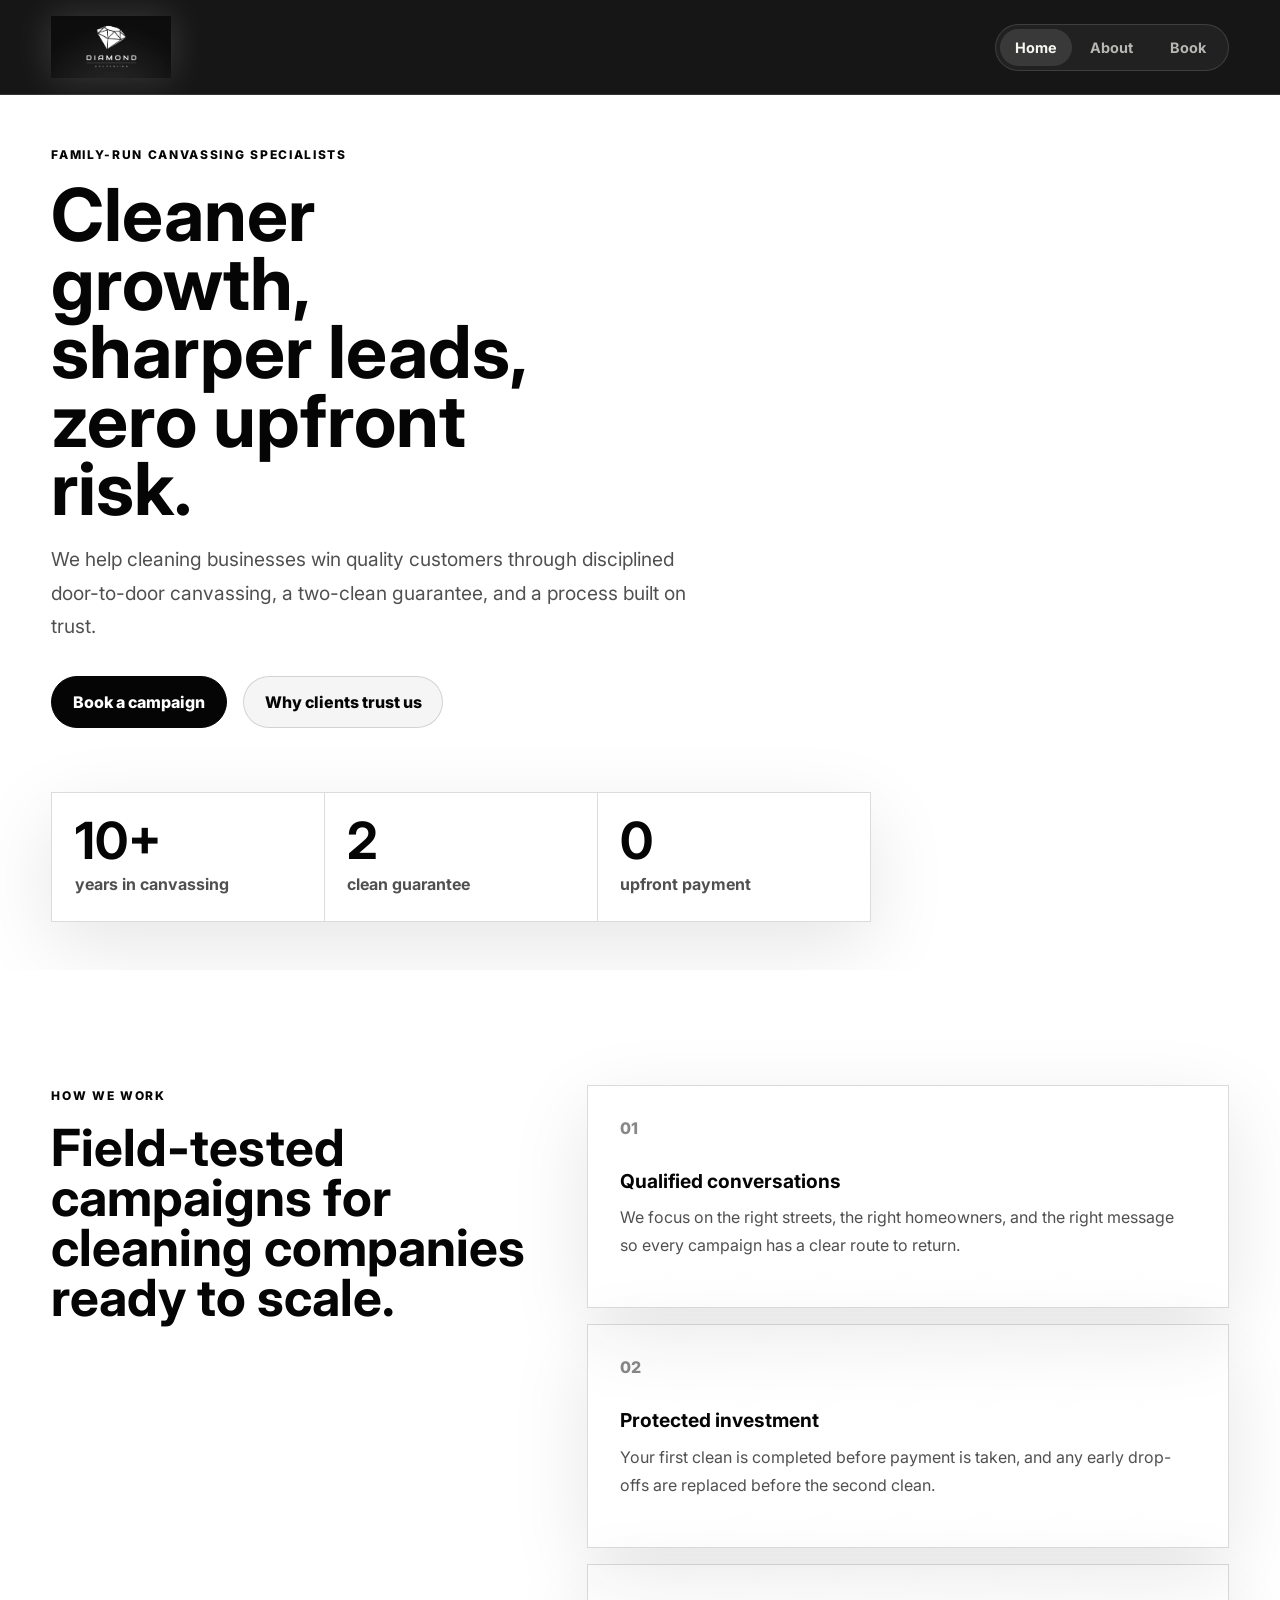
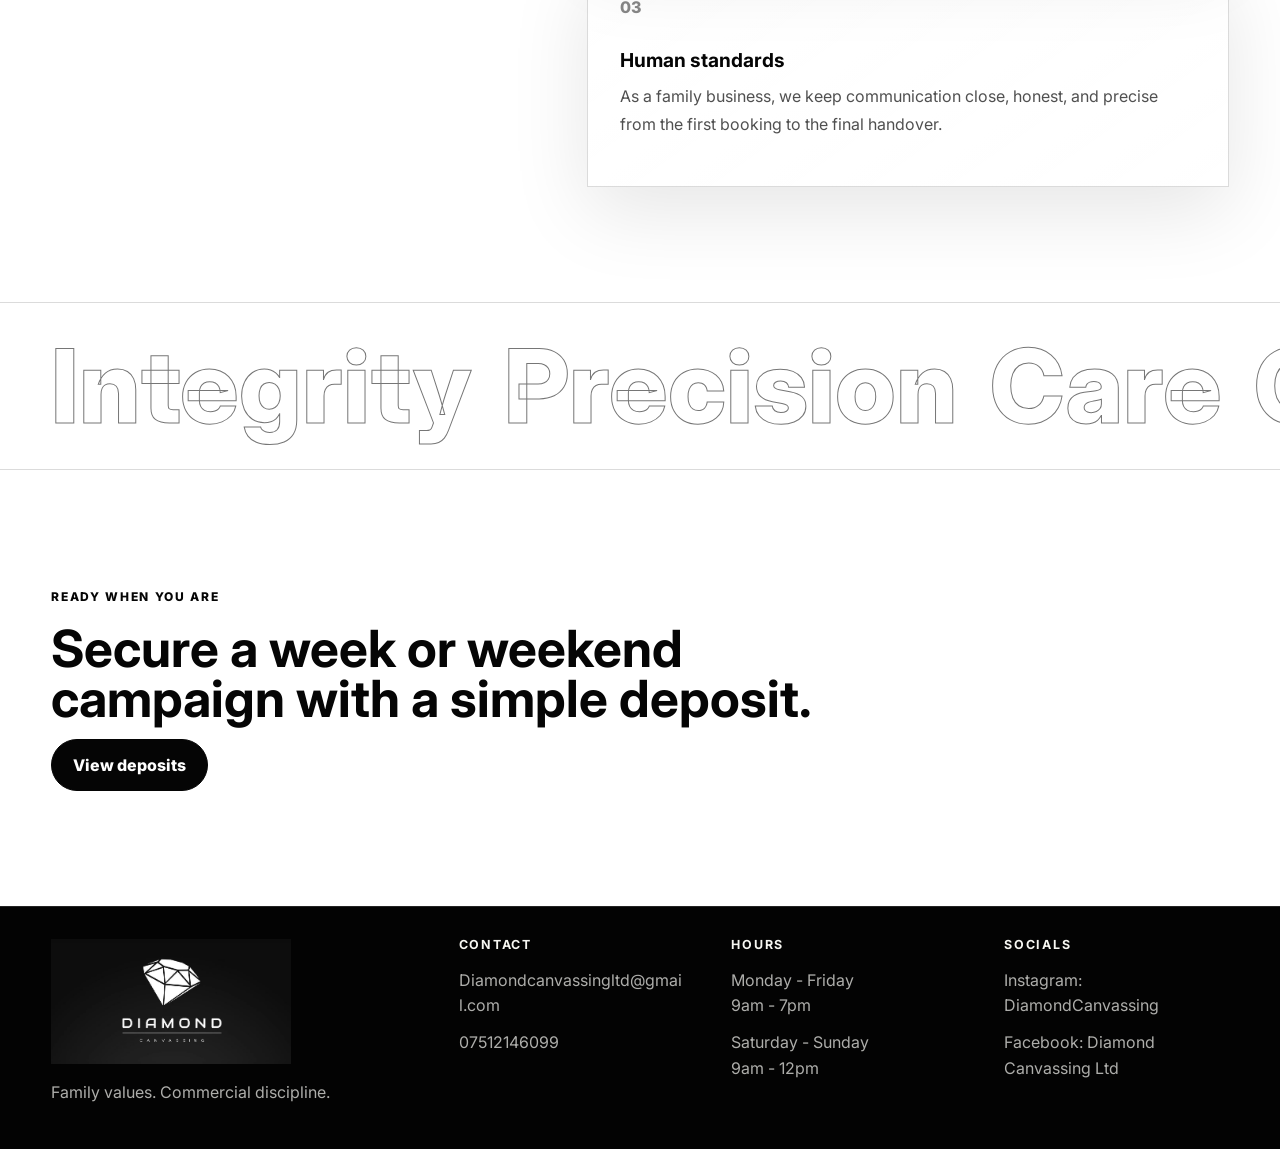
==== commit 6f5e3e41: "Remove hero side artwork" ====
--- a/index.html
+++ b/index.html
@@ -96,33 +96,6 @@
             <a class="button ghost" href="about.html">Why clients trust us</a>
           </div>
         </div>
-        <div class="hero-art reveal" data-delay="80" aria-hidden="true">
-          <div class="route-map">
-            <span class="map-pin pin-a"></span>
-            <span class="map-pin pin-b"></span>
-            <span class="map-pin pin-c"></span>
-            <svg viewBox="0 0 520 420" role="img" focusable="false">
-              <path class="route-line" d="M70 310 C125 230 150 215 214 246 C279 278 296 116 384 96 C438 84 457 123 470 156" />
-              <g class="house">
-                <path d="M92 238 L160 186 L228 238" />
-                <path d="M116 232 V320 H206 V232" />
-                <path d="M147 320 V270 H176 V320" />
-                <path d="M128 252 H151" />
-                <path d="M173 252 H196" />
-              </g>
-              <g class="clipboard">
-                <rect x="304" y="188" width="116" height="150" rx="14" />
-                <path d="M338 188 C340 172 384 172 386 188" />
-                <path d="M329 234 H392" />
-                <path d="M329 264 H392" />
-                <path d="M329 294 H372" />
-              </g>
-              <g class="spark">
-                <path d="M392 64 L408 98 L444 112 L408 126 L392 160 L376 126 L340 112 L376 98 Z" />
-              </g>
-            </svg>
-          </div>
-        </div>
         <div class="hero-stats reveal" data-delay="120">
           <div>
             <strong>10+</strong>
--- a/styles.css
+++ b/styles.css
@@ -113,9 +113,6 @@
 .hero {
   position: relative;
   display: grid;
-  grid-template-columns: minmax(0, 0.4fr) minmax(20rem, 0.6fr);
-  align-items: center;
-  column-gap: clamp(2rem, 5vw, 6rem);
   min-height: 92vh;
   overflow: hidden;
   padding: 9rem clamp(1rem, 4vw, 3.5rem) 3rem;
@@ -142,81 +139,8 @@
 .hero-content {
   position: relative;
   z-index: 2;
+  align-self: center;
   max-width: 42rem;
-}
-
-.hero-art {
-  position: relative;
-  z-index: 2;
-  justify-self: end;
-  width: min(100%, 42rem);
-}
-
-.route-map {
-  position: relative;
-  aspect-ratio: 1.25;
-  border: 1px solid var(--line);
-  background:
-    linear-gradient(rgba(5, 5, 5, 0.045) 1px, transparent 1px),
-    linear-gradient(90deg, rgba(5, 5, 5, 0.045) 1px, transparent 1px),
-    #ffffff;
-  background-size: 36px 36px;
-  box-shadow: 0 24px 80px var(--shadow);
-}
-
-.route-map svg {
-  width: 100%;
-  height: 100%;
-  fill: none;
-  stroke: #050505;
-  stroke-linecap: round;
-  stroke-linejoin: round;
-}
-
-.route-line {
-  stroke-width: 7;
-  stroke-dasharray: 18 18;
-  animation: routeMove 10s linear infinite;
-}
-
-.house,
-.clipboard,
-.spark {
-  stroke-width: 8;
-}
-
-.spark {
-  fill: #050505;
-  stroke-width: 0;
-  transform-origin: 392px 112px;
-  animation: sparklePulse 2.8s ease-in-out infinite;
-}
-
-.map-pin {
-  position: absolute;
-  width: 1rem;
-  height: 1rem;
-  background: #050505;
-  border-radius: 50%;
-  box-shadow: 0 0 0 0 rgba(5, 5, 5, 0.24);
-  animation: pinPulse 2.4s ease-in-out infinite;
-}
-
-.pin-a {
-  left: 12%;
-  bottom: 24%;
-}
-
-.pin-b {
-  left: 40%;
-  bottom: 38%;
-  animation-delay: 0.6s;
-}
-
-.pin-c {
-  right: 9%;
-  top: 35%;
-  animation-delay: 1.2s;
 }
 
 .eyebrow {
@@ -306,7 +230,6 @@
 .hero-stats {
   position: relative;
   z-index: 2;
-  grid-column: 1 / -1;
   align-self: end;
   display: grid;
   grid-template-columns: repeat(3, minmax(0, 1fr));
@@ -629,25 +552,6 @@
   }
 }
 
-@keyframes routeMove {
-  to {
-    stroke-dashoffset: -72;
-  }
-}
-
-@keyframes pinPulse {
-  50% {
-    box-shadow: 0 0 0 14px rgba(5, 5, 5, 0);
-    transform: scale(1.08);
-  }
-}
-
-@keyframes sparklePulse {
-  50% {
-    transform: scale(1.08);
-  }
-}
-
 @media (prefers-reduced-motion: reduce) {
   *,
   *::before,
@@ -683,14 +587,8 @@
   }
 
   .hero {
-    grid-template-columns: 1fr;
     min-height: 100vh;
     padding-top: 11rem;
-  }
-
-  .hero-art {
-    justify-self: stretch;
-    width: min(100%, 34rem);
   }
 
   .hero-overlay {
